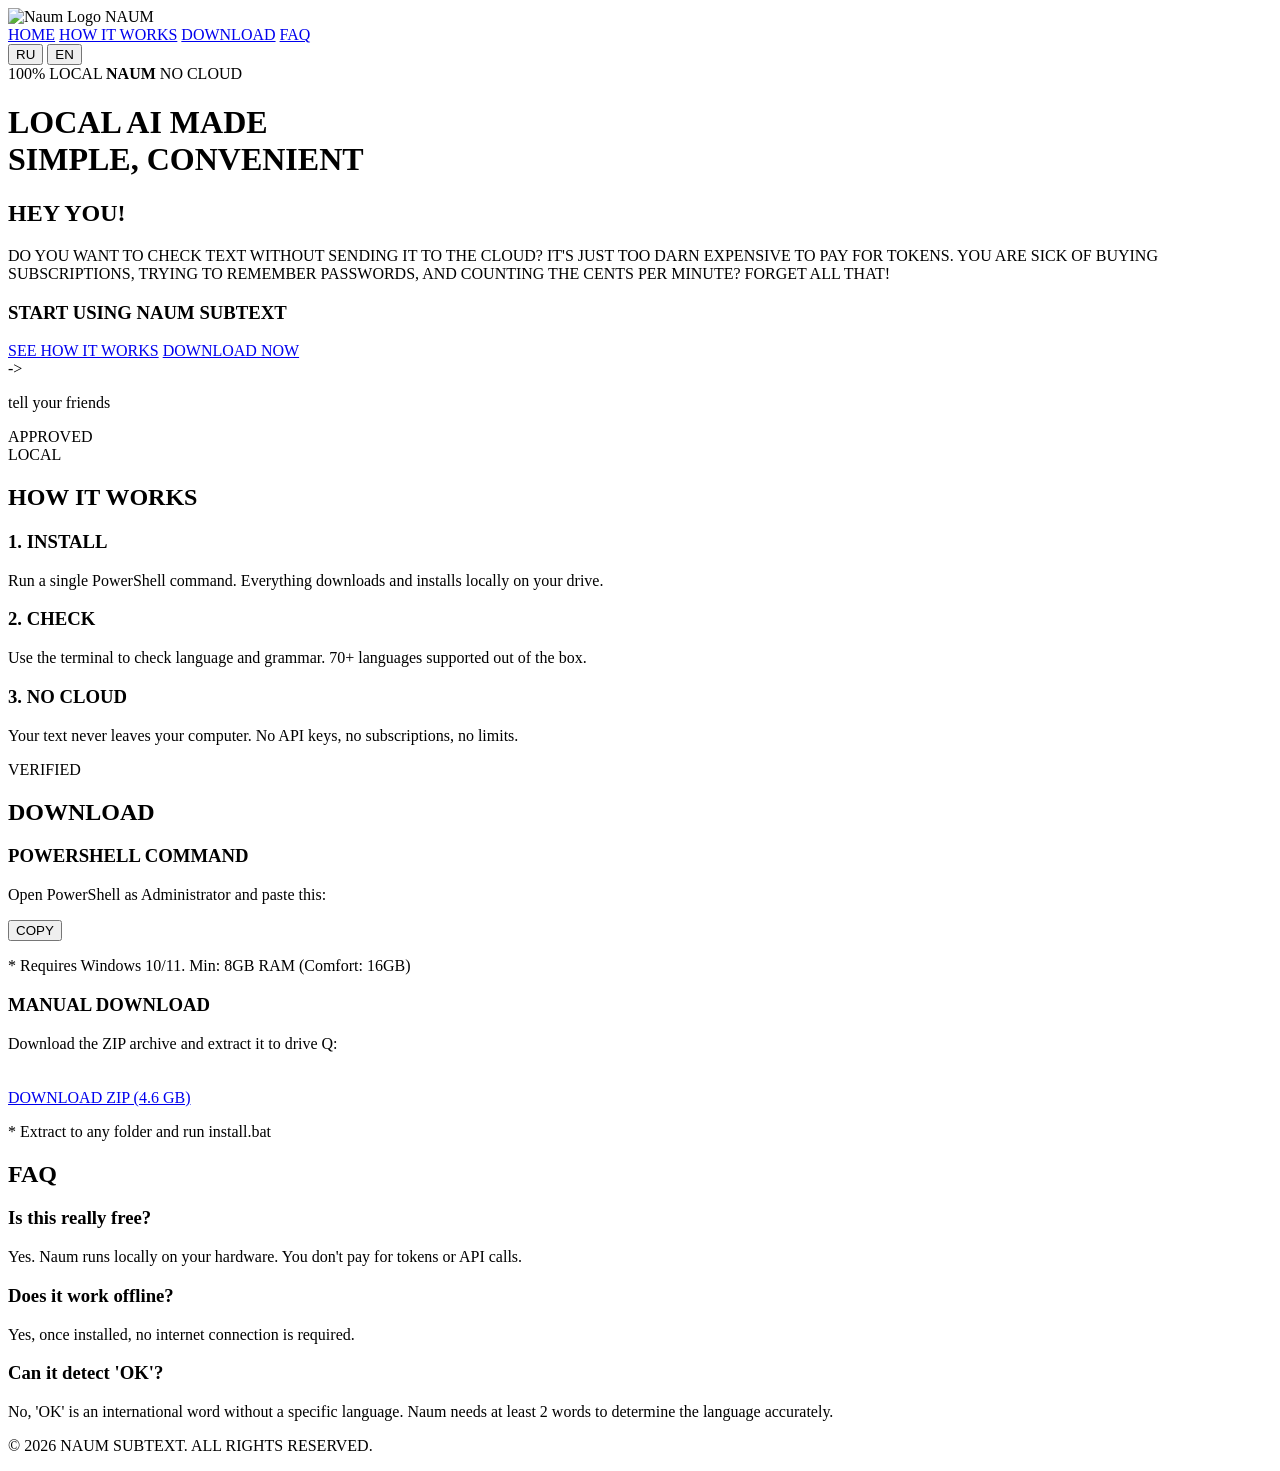
==== index.html @ 0b526595 "Create index.html" ====
<!DOCTYPE html>
<html lang="ru" class="smooth-scroll">
<head>
    <meta charset="UTF-8">
    <meta name="viewport" content="width=device-width, initial-scale=1.0">
    <link rel="icon" type="image/svg+xml" href="favicon.svg"><title>Naum Subtext - Local Language AI</title>
    <link href="https://fonts.googleapis.com/css2?family=Oswald:wght@500;700&family=Special+Elite&display=swap" rel="stylesheet">
    <link rel="stylesheet" href="style.css">
</head>
<body>
    <!-- Шум (зерно) на весь сайт -->
    <svg style="display: none;">
        <filter id="noise-filter">
            <feTurbulence type="fractalNoise" baseFrequency="0.8" numOctaves="4" stitchTiles="stitch"/>
            <feColorMatrix type="matrix" values="0 0 0 0 0, 0 0 0 0 0, 0 0 0 0 0, 0 0 0 0.05 0"/>
        </filter>
    </svg>
    <div class="noise-overlay"></div>
    <!-- Фоновые мелкие детали -->
    <div class="bg-details">
        <div class="bg-splatter s-1"></div>
        <div class="bg-splatter s-2"></div>
        <div class="bg-splatter s-3"></div>
        <div class="bg-splatter s-4"></div>
        <div class="bg-dots"></div>
        <div class="bg-grid"></div>
    </div>

    <nav class="grunge-nav">
        <div class="nav-logo"><img src="favicon.svg" alt="Naum Logo"> NAUM</div><div class="nav-links">
            <a href="#home" data-lang-key="nav_home">HOME</a>
            <a href="#how-it-works" data-lang-key="nav_how">HOW IT WORKS</a>
            <a href="#download" data-lang-key="nav_download">DOWNLOAD</a>
            <a href="#faq" data-lang-key="nav_faq">FAQ</a>
        </div>
        <div class="lang-switcher">
            <button onclick="setLanguage('ru')" id="btn-ru">RU</button>
            <button onclick="setLanguage('en')" id="btn-en">EN</button>
        </div>
    </nav>

    <main id="home" class="hero-section">
        <div class="splatter splatter-left"></div>
        <div class="splatter splatter-right"></div>

        <div class="hero-content">
            <div class="stamp">
                <div class="stamp-inner">
                    <span data-lang-key="stamp_local">100% LOCAL</span>
                    <strong>NAUM</strong>
                    <span data-lang-key="stamp_cloud">NO CLOUD</span>
                </div>
            </div>

            <div class="text-block">
                <h1 data-lang-key="hero_title">LOCAL AI MADE<br>SIMPLE, CONVENIENT</h1>
                
                <h2 data-lang-key="hero_hey">HEY YOU!</h2>
                <p data-lang-key="hero_desc">
                    DO YOU WANT TO CHECK TEXT WITHOUT SENDING IT TO THE CLOUD? 
                    IT'S JUST TOO DARN EXPENSIVE TO PAY FOR TOKENS. 
                    YOU ARE SICK OF BUYING SUBSCRIPTIONS, TRYING TO REMEMBER PASSWORDS, 
                    AND COUNTING THE CENTS PER MINUTE? FORGET ALL THAT!
                </p>
                
                <h3 data-lang-key="hero_start">START USING NAUM SUBTEXT</h3>
                
                <div class="buttons">
                    <a href="#how-it-works" class="btn" data-lang-key="btn_how">SEE HOW IT WORKS</a>
                    <a href="#download" class="btn" data-lang-key="btn_download">DOWNLOAD NOW</a>
                </div>

                <div class="tell-friends">
                    <span class="arrow">-></span>
                    <p data-lang-key="tell_friends">tell your friends</p>
                </div>
            </div>
        </div>
    </main>

    <section id="how-it-works" class="section-dark">
    <div class="stamp-decor stamp-1">APPROVED</div>
    <div class="stamp-decor stamp-2">LOCAL</div>
    <div class="cross-decor cross-1"></div>
    <div class="cross-decor cross-2"></div>
        <div class="container">
            <h2 class="section-title" data-lang-key="how_title">HOW IT WORKS</h2>
            <div class="grid-3">
                <div class="card">
                    <h3 data-lang-key="how_1_title">1. INSTALL</h3>
                    <p data-lang-key="how_1_desc">Run a single PowerShell command. Everything downloads and installs locally on your drive.</p>
                </div>
                <div class="card">
                    <h3 data-lang-key="how_2_title">2. CHECK</h3>
                    <p data-lang-key="how_2_desc">Use the terminal to check language and grammar. 70+ languages supported out of the box.</p>
                </div>
                <div class="card">
                    <h3 data-lang-key="how_3_title">3. NO CLOUD</h3>
                    <p data-lang-key="how_3_desc">Your text never leaves your computer. No API keys, no subscriptions, no limits.</p>
                </div>
            </div>
        </div>
    </section>

    <section id="download" class="section-yellow">
    <div class="stamp-decor stamp-3">VERIFIED</div>
    <div class="cross-decor cross-3"></div>
        <div class="container">
            <h2 class="section-title" data-lang-key="dl_title">DOWNLOAD</h2>
            
            <div class="download-wrapper">
                <div class="download-box">
                    <h3 data-lang-key="dl_ps_title">POWERSHELL COMMAND</h3>
                    <p data-lang-key="dl_ps_desc">Open PowerShell as Administrator and paste this:</p>
                    <div class="code-block">
                        <code id="ps-command" class="typewriter"></code>
                        <button class="copy-btn" onclick="copyToClipboard('irm https://naum.ai/install.ps1 | iex', this)" data-lang-key="btn_copy">COPY</button>
                    </div>
                    <p class="small-note" data-lang-key="dl_ps_note">* Requires Windows 10/11. Min: 8GB RAM (Comfort: 16GB)</p>
                </div>

                <div class="download-box">
                    <h3 data-lang-key="dl_zip_title">MANUAL DOWNLOAD</h3>
                    <p data-lang-key="dl_zip_desc">Download the ZIP archive and extract it to drive Q:</p>
                    <a href="#" class="btn" style="display:inline-block; margin-top:20px;" onclick="alert('Download link will be here soon!')" data-lang-key="btn_zip">DOWNLOAD ZIP (4.6 GB)</a>
                    <p class="small-note" data-lang-key="dl_zip_note">* Extract to any folder and run install.bat</p>
                </div>
            </div>
        </div>
    </section>

    <section id="faq" class="section-dark">
        <div class="container">
            <h2 class="section-title" data-lang-key="faq_title">FAQ</h2>
            <div class="faq-list">
                <div class="faq-item">
                    <h3 data-lang-key="faq_1_q">Is this really free?</h3>
                    <p data-lang-key="faq_1_a">Yes. Naum runs locally on your hardware. You don't pay for tokens or API calls.</p>
                </div>
                <div class="faq-item">
                    <h3 data-lang-key="faq_2_q">Does it work offline?</h3>
                    <p data-lang-key="faq_2_a">Yes, once installed, no internet connection is required.</p>
                </div>
                <div class="faq-item">
                    <h3 data-lang-key="faq_3_q">Can it detect 'OK'?</h3>
                    <p data-lang-key="faq_3_a">No, 'OK' is an international word without a specific language. Naum needs at least 2 words to determine the language accurately.</p>
                </div>
            </div>
        </div>
    </section>

    <footer>
        <p data-lang-key="footer">&copy; 2026 NAUM SUBTEXT. ALL RIGHTS RESERVED.</p>
    </footer>

    <script src="script.js"></script>
</body>
</html>
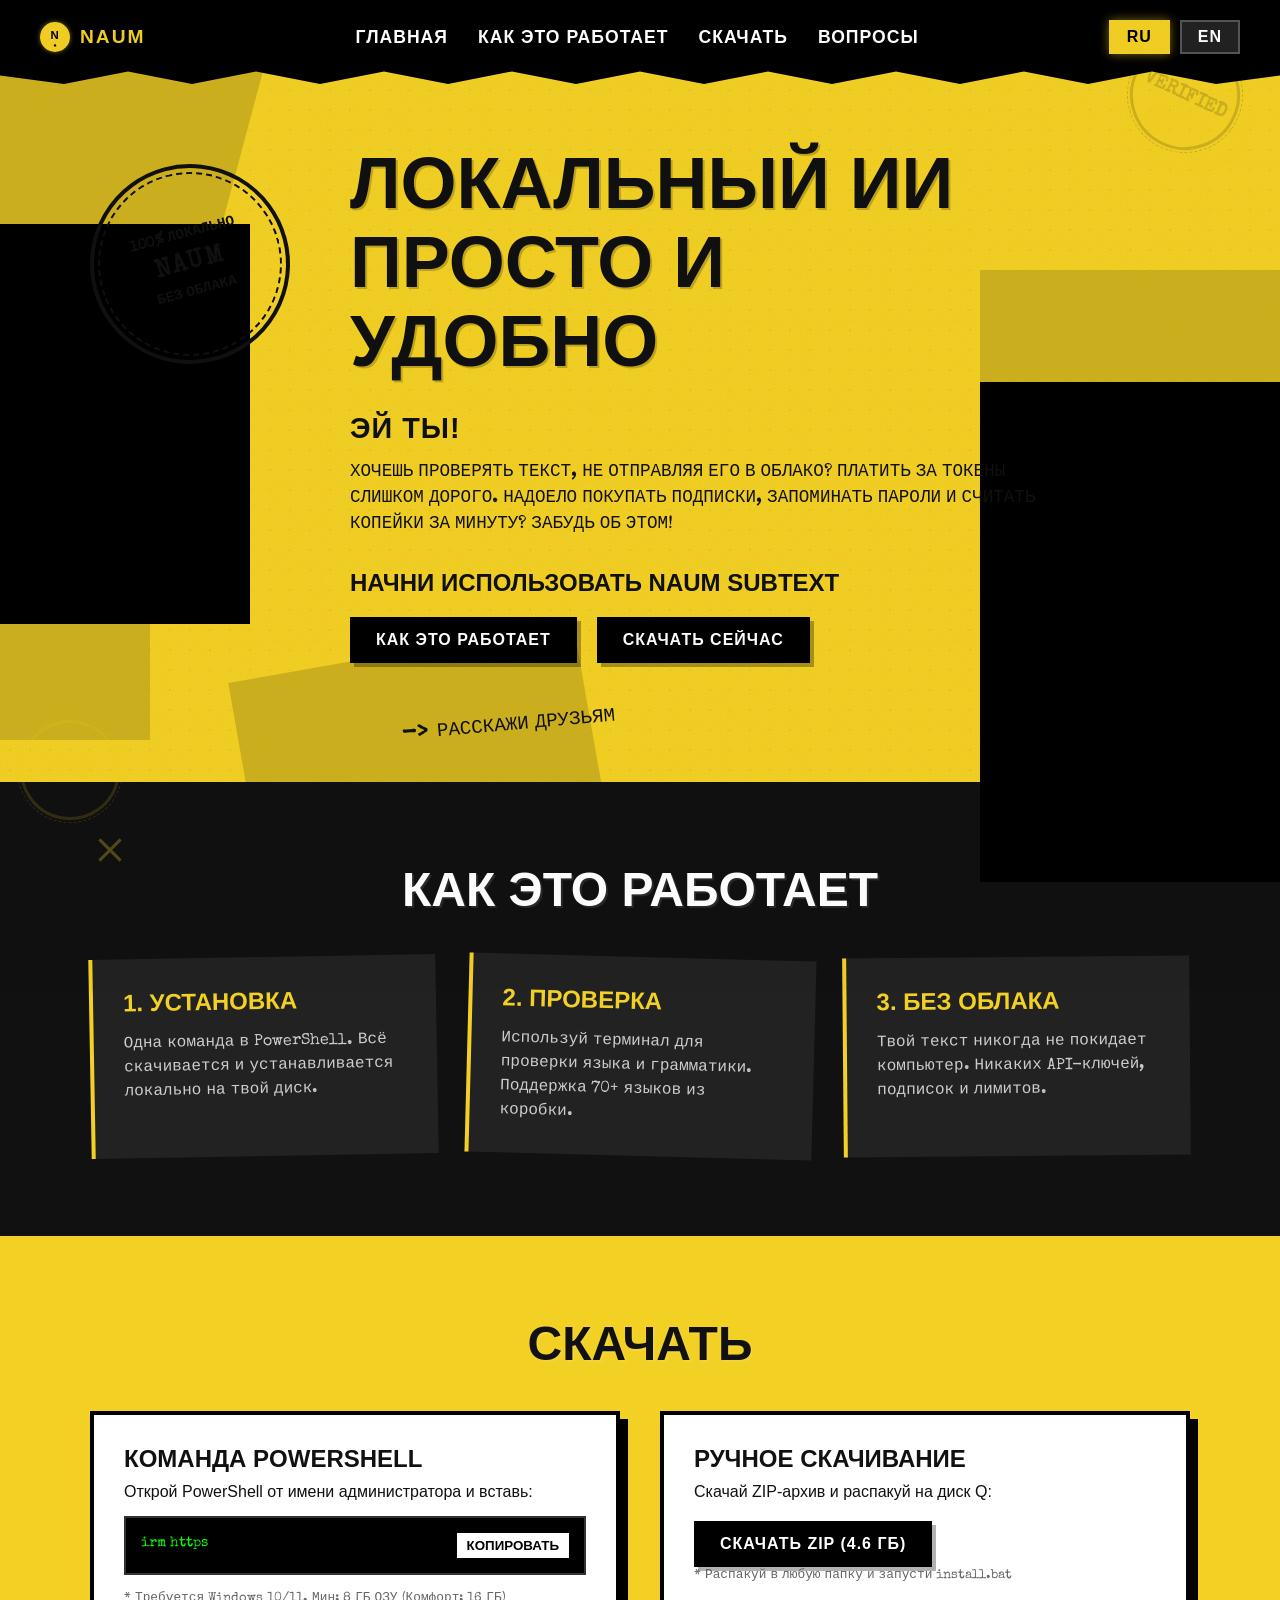
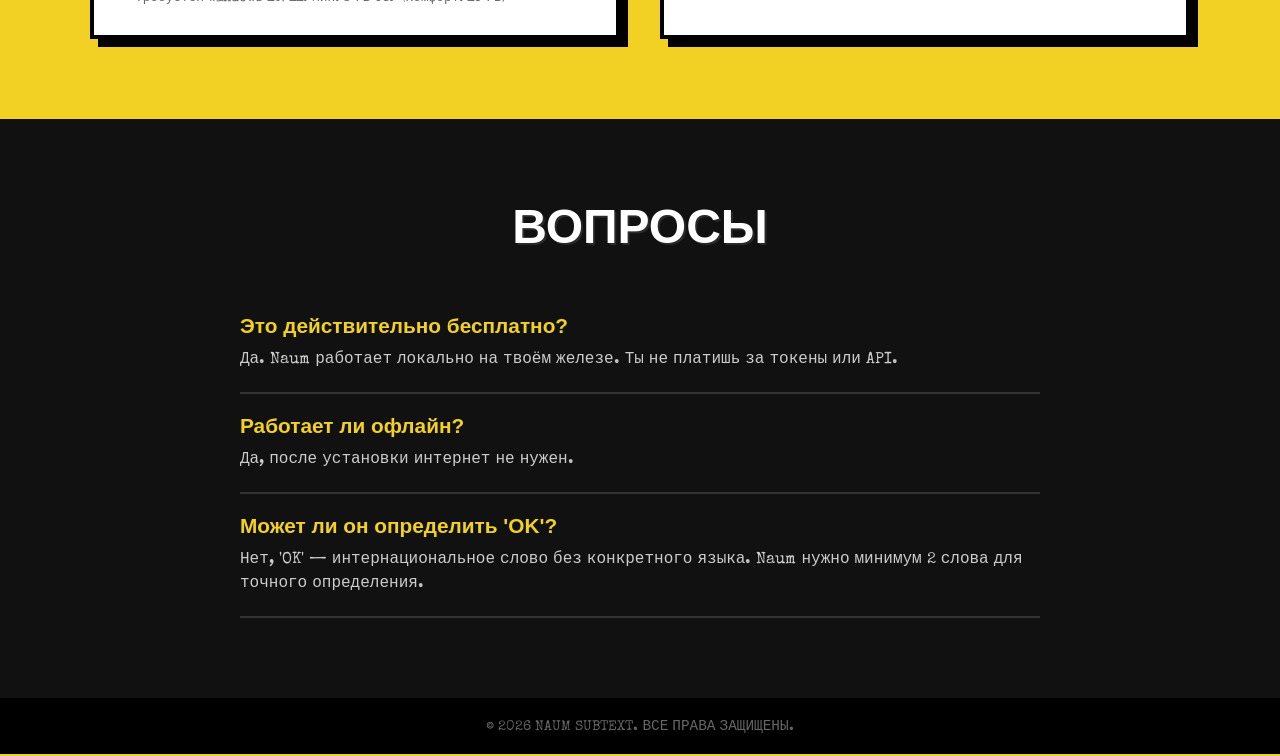
==== commit 7889742f: "Update index.html" ====
--- a/index.html
+++ b/index.html
@@ -122,7 +122,7 @@
                 <div class="download-box">
                     <h3 data-lang-key="dl_zip_title">MANUAL DOWNLOAD</h3>
                     <p data-lang-key="dl_zip_desc">Download the ZIP archive and extract it to drive Q:</p>
-                    <a href="#" class="btn" style="display:inline-block; margin-top:20px;" onclick="alert('Download link will be here soon!')" data-lang-key="btn_zip">DOWNLOAD ZIP (4.6 GB)</a>
+                    <a href="https://huggingface.co/Naum-dev22/naum-subtext/resolve/main/Qwen3.5-4B-Q4_K_M.gguf" class="btn" style="display:inline-block; margin-top:20px;" data-lang-key="btn_zip">DOWNLOAD MODEL (2.4 GB)</a>
                     <p class="small-note" data-lang-key="dl_zip_note">* Extract to any folder and run install.bat</p>
                 </div>
             </div>
@@ -164,3 +164,4 @@
 
 
 
+
--- a/style.css
+++ b/style.css
@@ -0,0 +1,430 @@
+﻿* { margin: 0; padding: 0; box-sizing: border-box; }
+body { background-color: #f2d024; font-family: 'Oswald', sans-serif; color: #111; overflow-x: hidden; min-height: 100vh; scroll-behavior: smooth; }
+
+.grunge-nav { background-color: #000; color: #fff; display: flex; justify-content: space-between; align-items: center; padding: 20px 40px; position: sticky; top: 0; z-index: 100; clip-path: polygon(0 0, 100% 0, 100% 90%, 95% 100%, 90% 85%, 85% 100%, 80% 85%, 75% 100%, 70% 85%, 65% 100%, 60% 85%, 55% 100%, 50% 85%, 45% 100%, 40% 85%, 35% 100%, 30% 85%, 25% 100%, 20% 85%, 15% 100%, 10% 85%, 5% 100%, 0 90%); padding-bottom: 30px; }
+.nav-links { display: flex; gap: 30px; flex-wrap: wrap; }
+.nav-links a { color: #fff; text-decoration: none; font-weight: 700; font-size: 1.1rem; letter-spacing: 1px; text-transform: uppercase; transition: color 0.2s; }
+.nav-links a:hover { color: #f2d024; }
+.lang-switcher { display: flex; gap: 10px; }
+.lang-switcher button { background: #333; color: #fff; border: 1px solid #555; padding: 5px 15px; font-family: 'Oswald', sans-serif; font-weight: 700; cursor: pointer; transition: 0.2s; }
+.lang-switcher button.active, .lang-switcher button:hover { background: #f2d024; color: #000; border-color: #f2d024; }
+
+.hero-section { padding: 60px 40px; position: relative; z-index: 1; }
+.hero-content { max-width: 1100px; margin: 0 auto; display: flex; gap: 60px; align-items: flex-start; }
+.stamp { width: 200px; height: 200px; border: 4px solid #111; border-radius: 50%; display: flex; justify-content: center; align-items: center; position: relative; transform: rotate(-15deg); flex-shrink: 0; margin-top: 20px; }
+.stamp::before { content: ''; position: absolute; width: 180px; height: 180px; border: 2px dashed #111; border-radius: 50%; }
+.stamp-inner { text-align: center; font-family: 'Special Elite', monospace; font-size: 0.9rem; font-weight: bold; line-height: 1.2; }
+.stamp-inner strong { display: block; font-size: 1.6rem; margin: 5px 0; letter-spacing: 2px; }
+.text-block { max-width: 700px; }
+.text-block h1 { font-size: 4.5rem; line-height: 1.1; text-transform: uppercase; margin-bottom: 30px; text-shadow: 2px 2px 0 rgba(0,0,0,0.2); }
+.text-block h2 { font-size: 1.8rem; text-transform: uppercase; margin-bottom: 15px; letter-spacing: 1px; }
+.text-block p { font-family: 'Special Elite', monospace; font-size: 1.1rem; line-height: 1.5; margin-bottom: 30px; text-transform: uppercase; }
+.text-block h3 { font-size: 1.5rem; text-transform: uppercase; margin-bottom: 20px; }
+.buttons { display: flex; gap: 20px; margin-bottom: 30px; flex-wrap: wrap; }
+.btn { background-color: #000; color: #fff; text-decoration: none; padding: 12px 24px; font-weight: 700; text-transform: uppercase; letter-spacing: 1px; border: 2px solid #000; transition: all 0.2s ease; box-shadow: 4px 4px 0 rgba(0,0,0,0.3); cursor: pointer; font-size: 1rem; font-family: 'Oswald', sans-serif; display: inline-block; }
+.btn:hover { background-color: transparent; color: #000; transform: translate(2px, 2px); box-shadow: 2px 2px 0 rgba(0,0,0,0.3); }
+.tell-friends { display: flex; align-items: center; gap: 10px; transform: rotate(-5deg); margin-left: 50px; }
+.tell-friends .arrow { font-size: 1.5rem; font-weight: bold; font-family: 'Special Elite', monospace; }
+.tell-friends p { font-family: 'Special Elite', monospace; font-size: 1.2rem; margin-bottom: 0; }
+.splatter { position: absolute; background-color: #000; z-index: -1; }
+.splatter-left { width: 400px; height: 400px; left: -150px; top: 20%; background-image: url("data:image/svg+xml,%3Csvg xmlns='http://www.w3.org/2000/svg' viewBox='0 0 200 200'%3E%3Cpath fill='%23000' d='M40,100 C20,80 10,120 30,140 C10,160 50,180 70,160 C90,190 140,190 150,150 C180,160 190,110 160,100 C180,70 150,30 120,50 C110,20 60,20 70,60 C40,50 50,90 40,100 Z'/%3E%3C/svg%3E"); background-size: contain; background-repeat: no-repeat; }
+.splatter-right { width: 500px; height: 500px; right: -200px; bottom: -100px; background-image: url("data:image/svg+xml,%3Csvg xmlns='http://www.w3.org/2000/svg' viewBox='0 0 200 200'%3E%3Cpath fill='%23000' d='M60,120 C40,90 20,130 40,160 C20,180 70,190 90,170 C120,200 160,170 140,140 C180,130 170,80 130,90 C140,50 90,30 80,60 C50,30 30,80 60,120 Z'/%3E%3C/svg%3E"); background-size: contain; background-repeat: no-repeat; }
+.section-dark { background-color: #111; color: #fff; padding: 80px 40px; }
+.section-yellow { background-color: #f2d024; color: #111; padding: 80px 40px; }
+.container { max-width: 1100px; margin: 0 auto; }
+.section-title { font-size: 3rem; text-transform: uppercase; margin-bottom: 40px; text-align: center; text-shadow: 2px 2px 0 rgba(255,255,255,0.1); }
+.grid-3 { display: grid; grid-template-columns: repeat(auto-fit, minmax(280px, 1fr)); gap: 30px; }
+.card { background-color: #222; padding: 30px; border-left: 4px solid #f2d024; }
+.card h3 { color: #f2d024; font-size: 1.5rem; margin-bottom: 15px; }
+.card p { font-family: 'Special Elite', monospace; line-height: 1.5; color: #ccc; }
+.download-wrapper { display: grid; grid-template-columns: 1fr 1fr; gap: 40px; }
+.download-box { background-color: #fff; padding: 30px; border: 4px solid #000; box-shadow: 8px 8px 0 #000; }
+.download-box h3 { font-size: 1.5rem; margin-bottom: 10px; text-transform: uppercase; }
+.code-block { background-color: #000; color: #0f0; padding: 15px; display: flex; justify-content: space-between; align-items: center; margin: 15px 0; font-family: 'Special Elite', monospace; font-size: 0.9rem; word-break: break-all; border: 2px solid #333; }
+.copy-btn { background-color: #fff; color: #000; border: none; padding: 5px 10px; font-weight: bold; cursor: pointer; margin-left: 10px; font-family: 'Oswald', sans-serif; transition: 0.2s; }
+.copy-btn:hover { background-color: #f2d024; }
+.small-note { font-size: 0.8rem; color: #666; font-family: 'Special Elite', monospace; }
+.faq-list { max-width: 800px; margin: 0 auto; }
+.faq-item { border-bottom: 2px solid #333; padding: 20px 0; }
+.faq-item h3 { font-size: 1.3rem; color: #f2d024; margin-bottom: 10px; }
+.faq-item p { font-family: 'Special Elite', monospace; color: #ccc; line-height: 1.5; }
+footer { background-color: #000; color: #666; text-align: center; padding: 20px; font-family: 'Special Elite', monospace; font-size: 0.9rem; }
+
+@media (max-width: 900px) {
+    .grunge-nav { flex-direction: column; gap: 15px; }
+    .hero-content { flex-direction: column; align-items: center; text-align: center; }
+    .text-block h1 { font-size: 3rem; }
+    .tell-friends { justify-content: center; margin-left: 0; margin-top: 20px; }
+    .download-wrapper { grid-template-columns: 1fr; }
+    .splatter { display: none; }
+    .nav-links { gap: 15px; justify-content: center; }
+    .nav-links a { font-size: 0.9rem; }
+}
+
+/* Анимация для кнопки копирования */
+.copy-btn.copied {
+    background-color: #0f0; /* Ярко-зеленый */
+    color: #000;
+    transform: scale(1.1);
+    box-shadow: 0 0 10px #0f0;
+}
+
+/* Анимация для текста команды */
+.code-block code {
+    transition: color 0.3s ease;
+}
+.code-block code.highlight {
+    color: #fff;
+    text-shadow: 0 0 8px #0f0;
+    animation: pulse 0.5s ease;
+}
+
+@keyframes pulse {
+    0% { transform: scale(1); }
+    50% { transform: scale(1.05); }
+    100% { transform: scale(1); }
+}
+
+/* --- Анимация для кнопок навигации --- */
+.smooth-scroll {
+    scroll-behavior: smooth;
+}
+
+.nav-links a {
+    position: relative;
+    display: inline-block;
+    padding: 5px 0;
+    overflow: hidden; /* Чтобы блик не вылезал за пределы */
+}
+
+/* Эффект "проявления" при наведении */
+.nav-links a::before {
+    content: '';
+    position: absolute;
+    bottom: 0;
+    left: 0;
+    width: 100%;
+    height: 2px;
+    background-color: #f2d024;
+    transform: scaleX(0);
+    transform-origin: right;
+    transition: transform 0.3s ease-in-out;
+}
+
+.nav-links a:hover::before {
+    transform: scaleX(1);
+    transform-origin: left;
+}
+
+/* Эффект "вдавливания" при клике */
+.nav-links a:active {
+    transform: scale(0.95);
+    color: #f2d024;
+}
+
+/* Эффект гранж-штампа (быстрый блик) при наведении */
+.nav-links a::after {
+    content: '';
+    position: absolute;
+    top: 0;
+    left: -100%;
+    width: 100%;
+    height: 100%;
+    background: linear-gradient(120deg, transparent, rgba(242, 208, 36, 0.4), transparent);
+    transition: left 0.5s ease;
+}
+
+.nav-links a:hover::after {
+    left: 100%;
+}
+
+/* Чтобы активная секция подсвечивалась (опционально, через JS можно добавить, 
+   но пока просто сделаем красивое наведение) */
+
+/* --- Анимация для кнопок переключения языка (RU / EN) --- */
+.lang-switcher button {
+    position: relative;
+    overflow: hidden;
+    border: 2px solid #555;
+    background: #222;
+    color: #fff;
+    font-family: 'Oswald', sans-serif;
+    font-weight: 700;
+    font-size: 1rem;
+    padding: 6px 16px;
+    cursor: pointer;
+    transition: all 0.2s ease;
+    letter-spacing: 1px;
+    outline: none;
+    box-shadow: 3px 3px 0 rgba(0, 0, 0, 0.5);
+}
+
+/* Эффект при наведении */
+.lang-switcher button:hover {
+    border-color: #f2d024;
+    color: #f2d024;
+    transform: translate(-1px, -1px);
+    box-shadow: 4px 4px 0 rgba(242, 208, 36, 0.4);
+}
+
+/* Эффект при клике (вдавливание) */
+.lang-switcher button:active {
+    transform: translate(2px, 2px);
+    box-shadow: 1px 1px 0 rgba(0, 0, 0, 0.5);
+}
+
+/* Гранж-блик (пробегающий свет) */
+.lang-switcher button::after {
+    content: '';
+    position: absolute;
+    top: 0;
+    left: -100%;
+    width: 100%;
+    height: 100%;
+    background: linear-gradient(120deg, transparent, rgba(255, 255, 255, 0.3), transparent);
+    transition: left 0.4s ease;
+}
+
+.lang-switcher button:hover::after {
+    left: 100%;
+}
+
+/* Активное состояние (выбранный язык) */
+.lang-switcher button.active {
+    background-color: #f2d024;
+    color: #000;
+    border-color: #f2d024;
+    box-shadow: 0 0 10px rgba(242, 208, 36, 0.5);
+}
+
+.lang-switcher button.active:hover {
+    transform: none;
+    box-shadow: 0 0 10px rgba(242, 208, 36, 0.5);
+    color: #000;
+}
+
+/* Иконка сайта в шапке */
+.nav-logo {
+    display: flex;
+    align-items: center;
+    gap: 10px;
+    font-family: 'Oswald', sans-serif;
+    font-weight: 700;
+    font-size: 1.2rem;
+    color: #f2d024;
+    text-transform: uppercase;
+    letter-spacing: 2px;
+    margin-right: 20px;
+}
+
+.nav-logo img {
+    width: 30px;
+    height: 30px;
+    border-radius: 50%;
+    box-shadow: 0 0 5px rgba(242, 208, 36, 0.5);
+}
+
+/* --- Мелкие детали и текстуры --- */
+.noise-overlay {
+    position: fixed;
+    top: 0; left: 0; width: 100%; height: 100%;
+    pointer-events: none;
+    z-index: 9999;
+    filter: url(#noise-filter);
+    opacity: 0.6;
+}
+
+/* Декоративные крестики */
+.cross-decor {
+    position: absolute;
+    width: 20px;
+    height: 20px;
+    opacity: 0.3;
+}
+.cross-decor::before, .cross-decor::after {
+    content: '';
+    position: absolute;
+    background-color: currentColor;
+}
+.cross-decor::before { top: 9px; left: 0; width: 20px; height: 2px; }
+.cross-decor::after { top: 0; left: 9px; width: 2px; height: 20px; }
+
+.cross-1 { top: 20px; right: 50px; color: #f2d024; transform: rotate(15deg); }
+.cross-2 { bottom: 40px; left: 100px; color: #f2d024; transform: rotate(45deg) scale(1.5); }
+.cross-3 { top: 50px; left: 30px; color: #000; transform: rotate(-20deg); }
+
+/* Штампы */
+.stamp-decor {
+    position: absolute;
+    border: 3px solid currentColor;
+    border-radius: 50%;
+    padding: 20px;
+    font-family: 'Special Elite', monospace;
+    font-weight: bold;
+    font-size: 1.2rem;
+    text-transform: uppercase;
+    opacity: 0.15;
+    pointer-events: none;
+    display: flex;
+    justify-content: center;
+    align-items: center;
+    transform: rotate(-15deg);
+}
+.stamp-decor::before {
+    content: '';
+    position: absolute;
+    width: 110%;
+    height: 110%;
+    border: 1px dashed currentColor;
+    border-radius: 50%;
+}
+
+.stamp-1 { top: 50px; right: 30px; color: #f2d024; width: 120px; height: 120px; }
+.stamp-2 { bottom: 80px; left: 20px; color: #f2d024; width: 100px; height: 100px; transform: rotate(10deg); }
+.stamp-3 { top: 40px; right: 40px; color: #000; width: 110px; height: 110px; transform: rotate(25deg); }
+
+/* Карточки под наклоном (в How it works) */
+.card {
+    position: relative;
+    transition: transform 0.3s ease, box-shadow 0.3s ease;
+}
+.card:nth-child(1) { transform: rotate(-1deg); }
+.card:nth-child(2) { transform: rotate(1.5deg); }
+.card:nth-child(3) { transform: rotate(-0.5deg); }
+.card:hover {
+    transform: rotate(0deg) translateY(-5px);
+    box-shadow: 0 10px 20px rgba(0,0,0,0.5);
+}
+
+/* Печатная машинка */
+.typewriter {
+    font-family: 'Special Elite', monospace;
+    color: #0f0; 
+    display: inline-block;
+    min-height: 1.2em; /* Чтобы блок не прыгал пока пустой */
+}
+.cursor {
+    display: inline-block;
+    width: 8px;
+    height: 15px;
+    background-color: #0f0;
+    margin-left: 2px;
+    animation: blink 1s step-end infinite;
+    vertical-align: middle;
+}
+
+@keyframes blink {
+    0%, 100% { opacity: 1; }
+    50% { opacity: 0; }
+}
+
+/* Дрожание текста при наведении (для заголовков) */
+.text-block h1:hover {
+    animation: shake 0.3s ease-in-out;
+}
+
+@keyframes shake {
+    0% { transform: translate(1px, 1px) rotate(0deg); }
+    20% { transform: translate(-1px, -2px) rotate(-1deg); }
+    40% { transform: translate(-3px, 0px) rotate(1deg); }
+    60% { transform: translate(3px, 2px) rotate(0deg); }
+    80% { transform: translate(-1px, -1px) rotate(1deg); }
+    100% { transform: translate(1px, -2px) rotate(-1deg); }
+}
+
+/* Подсветка кода */
+.code-block {
+    position: relative;
+    background-color: #000;
+    border: 2px solid #333;
+}
+
+/* Ховер-эффект для ссылок в футере (если они будут) */
+footer p {
+    transition: color 0.3s;
+}
+footer p:hover {
+    color: #f2d024;
+}
+
+/* --- ФОНОВЫЕ МЕЛКИЕ ДЕТАЛИ --- */
+.bg-details {
+    position: fixed; /* Фиксируем, чтобы фон не уезжал при скролле */
+    top: 0; left: 0;
+    width: 100%; height: 100%;
+    pointer-events: none; /* Чтобы не мешали кликать по кнопкам */
+    z-index: -1;
+    overflow: hidden;
+    opacity: 0.15; /* Прозрачность, чтобы не мешало читать текст */
+}
+
+/* Мелкие кляксы (используем SVG) */
+.bg-splatter {
+    position: absolute;
+    background-color: #000;
+    background-size: contain;
+    background-repeat: no-repeat;
+    background-position: center;
+}
+
+/* Клякса 1 (верхний левый угол) */
+.s-1 {
+    width: 300px; height: 300px;
+    top: -50px; left: -50px;
+    background-image: url("data:image/svg+xml,%3Csvg xmlns='http://www.w3.org/2000/svg' viewBox='0 0 200 200'%3E%3Ccircle cx='100' cy='100' r='5'/%3E%3Ccircle cx='120' cy='90' r='8'/%3E%3Ccircle cx='80' cy='110' r='12'/%3E%3Ccircle cx='140' cy='120' r='3'/%3E%3Ccircle cx='60' cy='80' r='4'/%3E%3Ccircle cx='150' cy='80' r='6'/%3E%3Cpath d='M90,90 Q110,70 130,100 T90,120 Z'/%3E%3C/svg%3E");
+    transform: rotate(15deg);
+}
+
+/* Клякса 2 (правый край) */
+.s-2 {
+    width: 400px; height: 400px;
+    top: 30%; right: -100px;
+    background-image: url("data:image/svg+xml,%3Csvg xmlns='http://www.w3.org/2000/svg' viewBox='0 0 200 200'%3E%3Ccircle cx='50' cy='50' r='10'/%3E%3Ccircle cx='80' cy='40' r='4'/%3E%3Ccircle cx='30' cy='80' r='6'/%3E%3Ccircle cx='60' cy='90' r='15'/%3E%3Ccircle cx='100' cy='70' r='3'/%3E%3Ccircle cx='120' cy='100' r='5'/%3E%3Ccircle cx='40' cy='120' r='8'/%3E%3Ccircle cx='90' cy='130' r='4'/%3E%3Ccircle cx='140' cy='50' r='2'/%3E%3C/svg%3E");
+}
+
+/* Клякса 3 (низ) */
+.s-3 {
+    width: 350px; height: 350px;
+    bottom: -100px; left: 20%;
+    background-image: url("data:image/svg+xml,%3Csvg xmlns='http://www.w3.org/2000/svg' viewBox='0 0 200 200'%3E%3Ccircle cx='100' cy='100' r='20'/%3E%3Ccircle cx='130' cy='80' r='5'/%3E%3Ccircle cx='70' cy='120' r='8'/%3E%3Ccircle cx='150' cy='110' r='4'/%3E%3Ccircle cx='50' cy='90' r='6'/%3E%3Ccircle cx='90' cy='140' r='3'/%3E%3Ccircle cx='110' cy='60' r='2'/%3E%3C/svg%3E");
+    transform: rotate(-10deg);
+}
+
+/* Клякса 4 (средний левый) */
+.s-4 {
+    width: 200px; height: 200px;
+    top: 60%; left: -50px;
+    background-image: url("data:image/svg+xml,%3Csvg xmlns='http://www.w3.org/2000/svg' viewBox='0 0 200 200'%3E%3Ccircle cx='50' cy='50' r='3'/%3E%3Ccircle cx='70' cy='60' r='8'/%3E%3Ccircle cx='40' cy='80' r='5'/%3E%3Ccircle cx='80' cy='90' r='12'/%3E%3Ccircle cx='110' cy='70' r='4'/%3E%3Ccircle cx='60' cy='120' r='6'/%3E%3C/svg%3E");
+}
+
+/* Мелкие точки (как пыль или брызги) */
+.bg-dots {
+    position: absolute;
+    width: 100%; height: 100%;
+    background-image: radial-gradient(circle, #000 1px, transparent 1px);
+    background-size: 20px 20px;
+    opacity: 0.3;
+}
+
+/* Легкая сетка (как на миллиметровке) */
+.bg-grid {
+    position: absolute;
+    width: 100%; height: 100%;
+    background-image: 
+        linear-gradient(to right, #000 1px, transparent 1px),
+        linear-gradient(to bottom, #000 1px, transparent 1px);
+    background-size: 80px 80px;
+    opacity: 0.05;
+}
+
+/* Анимация легкого движения для клякс (чтобы фон "дышал") */
+@keyframes float {
+    0% { transform: translateY(0px) rotate(0deg); }
+    50% { transform: translateY(-10px) rotate(2deg); }
+    100% { transform: translateY(0px) rotate(0deg); }
+}
+
+.s-1 { animation: float 8s ease-in-out infinite; }
+.s-2 { animation: float 10s ease-in-out infinite reverse; }
+.s-3 { animation: float 12s ease-in-out infinite; }
+.s-4 { animation: float 9s ease-in-out infinite reverse; }
